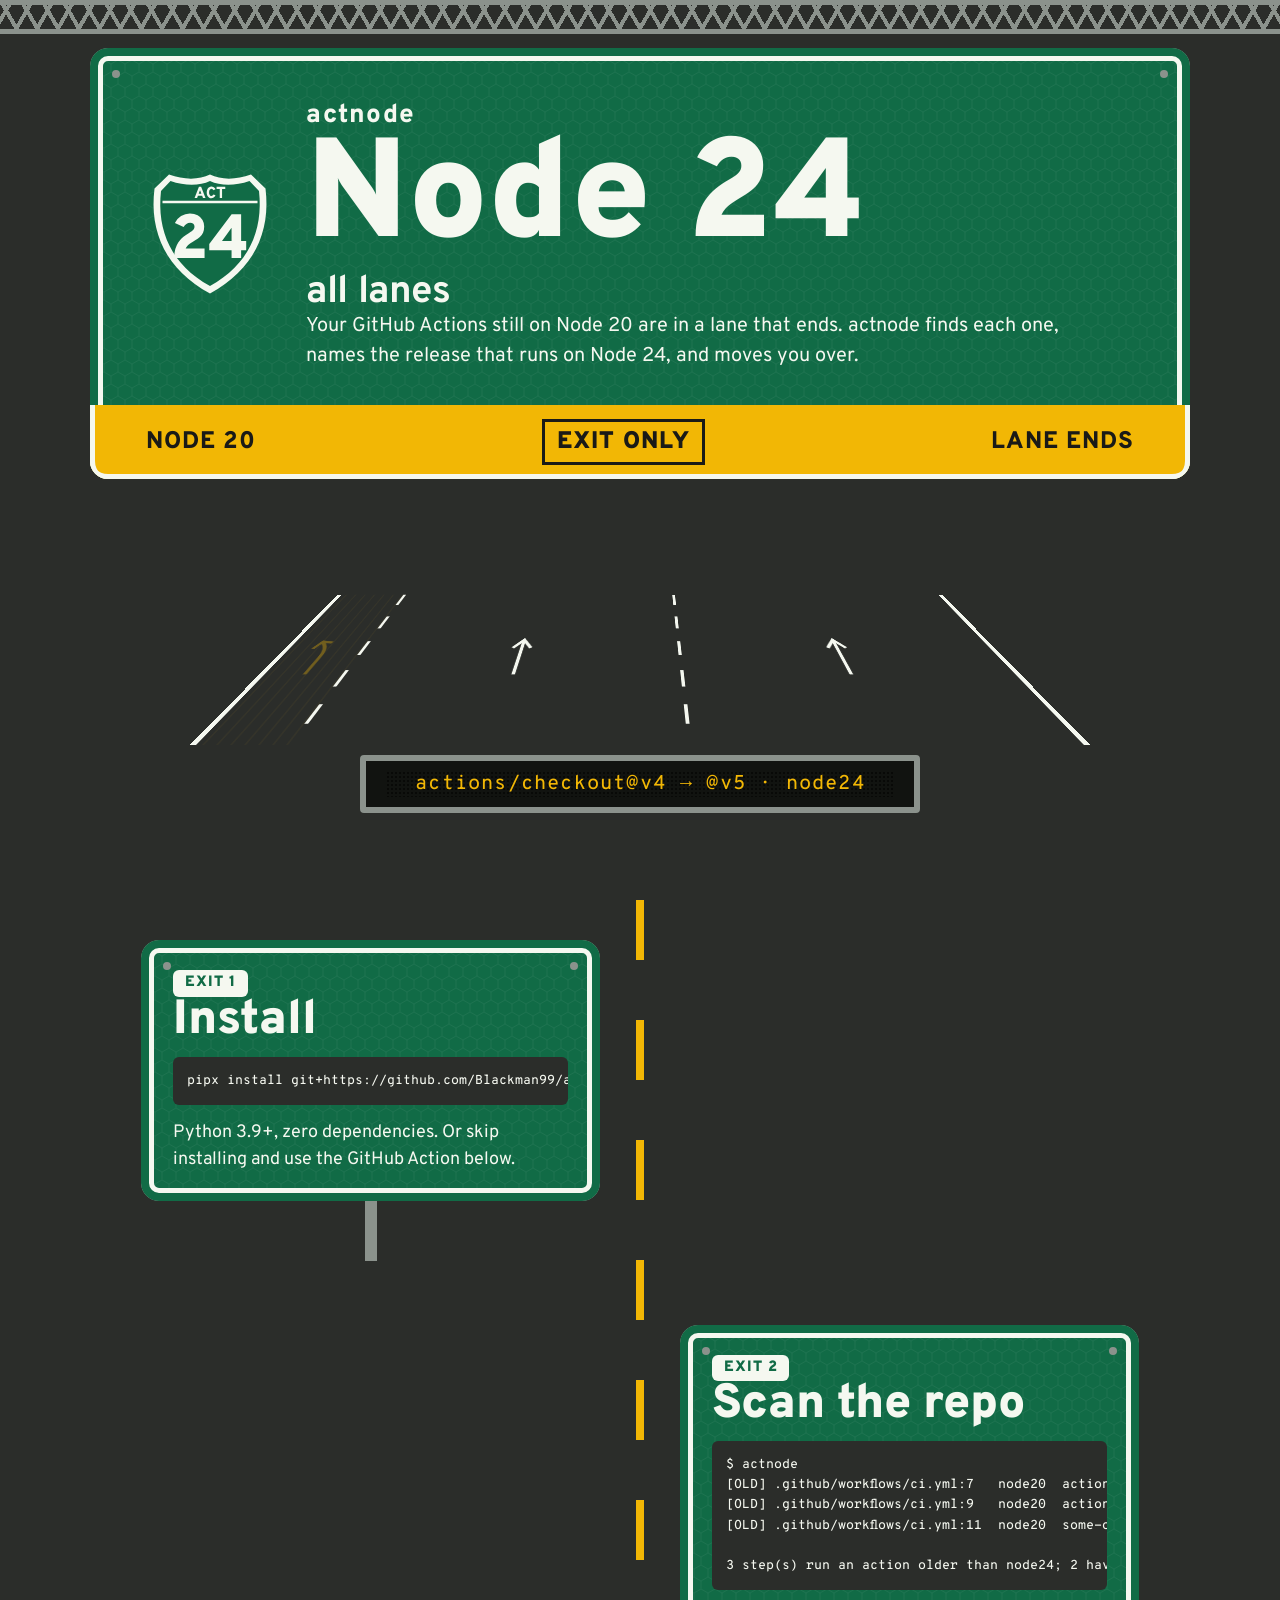
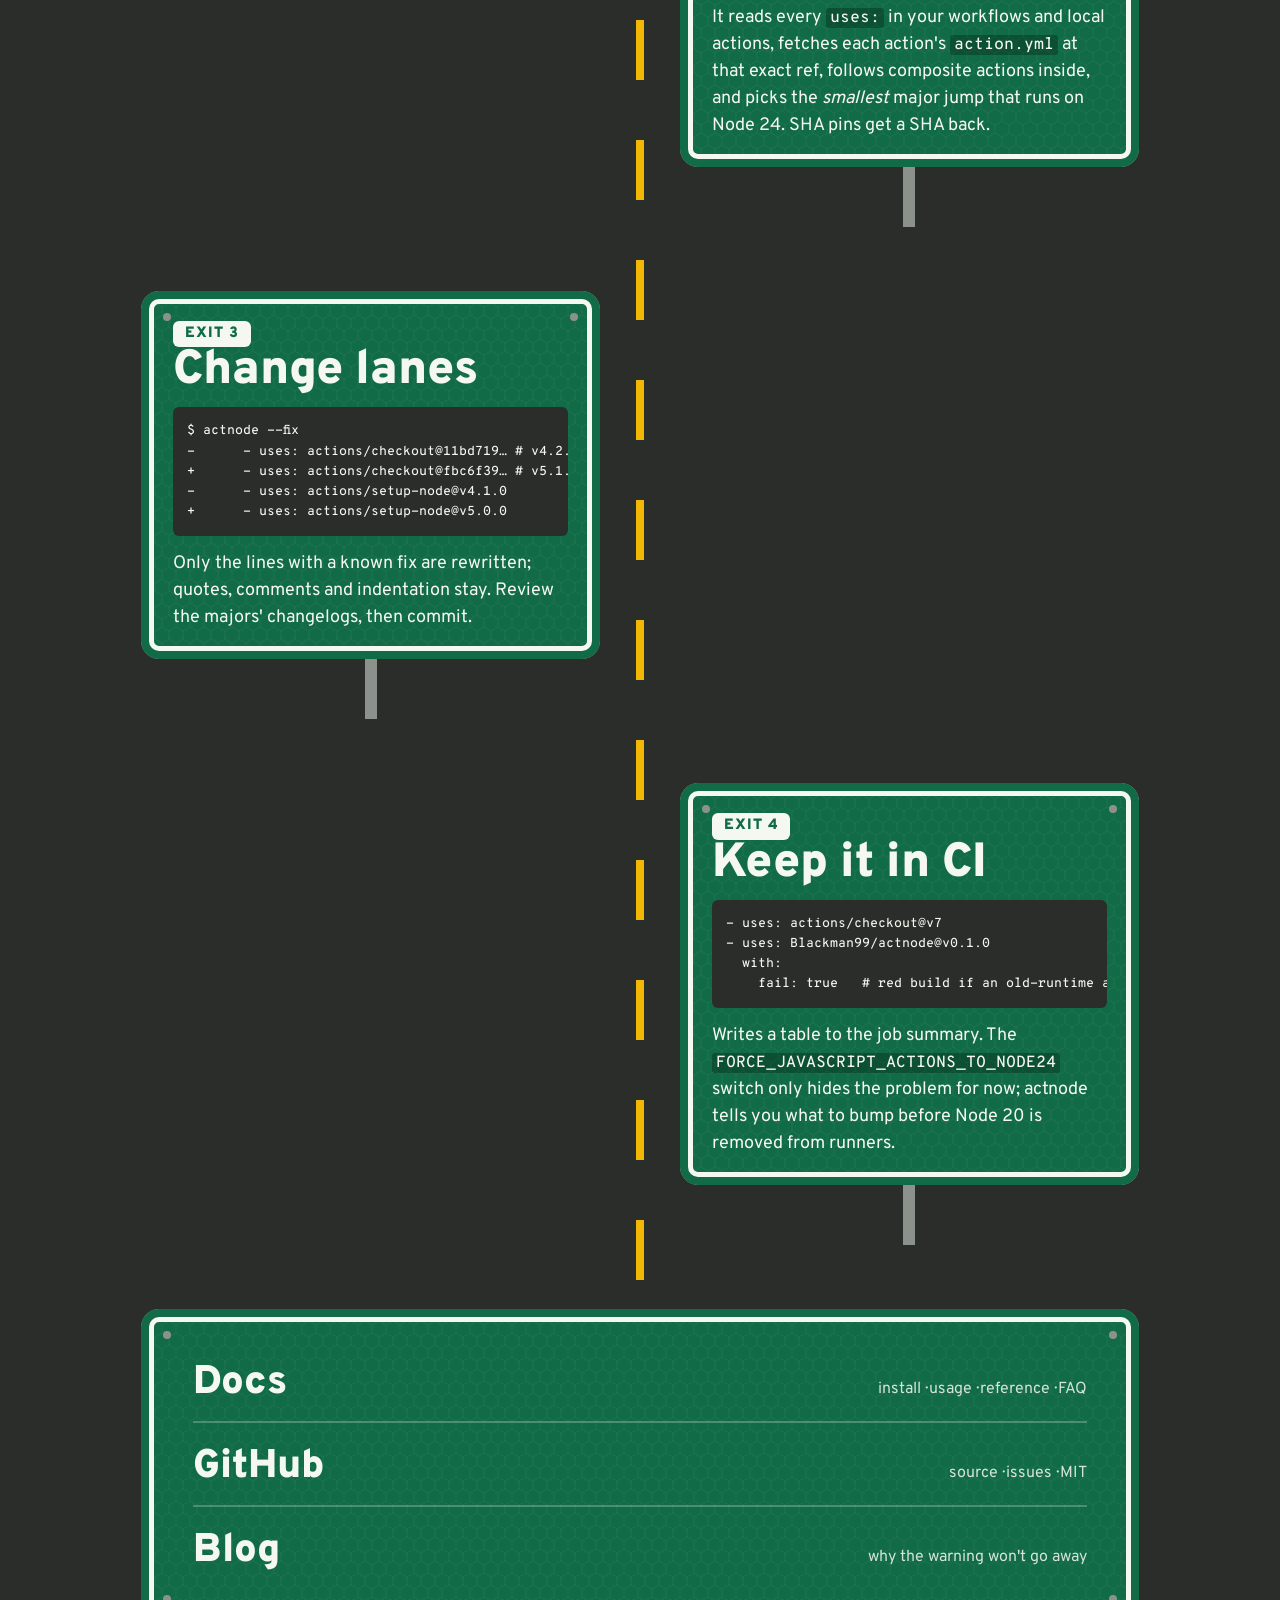
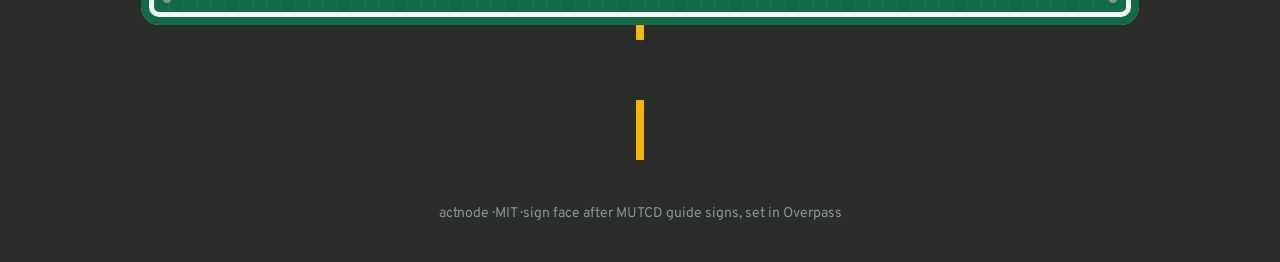
==== site/index.html @ 46a65cfc "actnode v0.1.0: find and bump GitHub Actions still on Node 20" ====
<!doctype html>
<html lang="en">
<head>
<meta charset="utf-8">
<meta name="viewport" content="width=device-width,initial-scale=1">
<title>actnode — Node 20 lane ends. Move your GitHub Actions to Node 24.</title>
<meta name="description" content="actnode finds every GitHub Actions step whose action still runs on Node 20 or older, tells you the release that moves it to Node 24, and can rewrite the uses: line for you.">
<link rel="canonical" href="https://blackman99.github.io/actnode/">
<link rel="icon" href="favicon.svg" type="image/svg+xml">
<link rel="icon" href="logo-512.png" type="image/png" sizes="512x512">
<link rel="apple-touch-icon" href="logo-512.png">
<meta name="theme-color" content="#116b46">
<meta property="og:type" content="website">
<meta property="og:site_name" content="actnode">
<meta property="og:url" content="https://blackman99.github.io/actnode/">
<meta property="og:title" content="actnode — Node 20 lane ends. Move your GitHub Actions to Node 24.">
<meta property="og:description" content="Find every workflow step still on a Node 20 action, get the release that runs on Node 24, rewrite it in one command.">
<meta property="og:image" content="https://blackman99.github.io/actnode/og-image.png">
<meta property="og:image:width" content="1200">
<meta property="og:image:height" content="630">
<meta property="og:image:alt" content="A green highway guide sign: NODE 24 straight ahead, a yellow EXIT ONLY panel for Node 20 lane ends.">
<meta name="twitter:card" content="summary_large_image">
<meta name="twitter:title" content="actnode — Node 20 lane ends. Move your GitHub Actions to Node 24.">
<meta name="twitter:description" content="Find every workflow step still on a Node 20 action, get the release that runs on Node 24, rewrite it in one command.">
<meta name="twitter:image" content="https://blackman99.github.io/actnode/og-image.png">
<link rel="preload" href="fonts/overpass.woff2" as="font" type="font/woff2" crossorigin>
<link rel="stylesheet" href="style.css">
</head>
<body>
<header class="gantry" aria-labelledby="h1">
  <div class="truss" aria-hidden="true"></div>
  <div class="sign guide">
    <i class="bolt b1"></i><i class="bolt b2"></i><i class="bolt b3"></i><i class="bolt b4"></i>
    <div class="legend">
      <img class="shield" src="logo.svg" alt="" width="120" height="120">
      <div>
        <p class="kicker">actnode</p>
        <h1 id="h1"><span class="dest">Node 24</span> <span class="thru">all lanes</span></h1>
        <p class="sub">Your GitHub Actions still on Node 20 are in a lane that ends. actnode finds each one, names the release that runs on Node 24, and moves you over.</p>
      </div>
    </div>
    <div class="exitonly" aria-label="Node 20: exit only, lane ends">
      <span>NODE 20</span><b>EXIT ONLY</b><span>LANE ENDS</span>
    </div>
  </div>
  <div class="road hero-road" aria-hidden="true">
    <div class="lanes">
      <div class="lane l20"><svg viewBox="0 0 40 80"><path d="M24 76V44Q24 24 10 12M4 24L9 10L22 12"/></svg></div>
      <div class="lane"><svg viewBox="0 0 40 80"><path d="M20 76V8M8 22L20 6l12 16"/></svg></div>
      <div class="lane"><svg viewBox="0 0 40 80"><path d="M20 76V8M8 22L20 6l12 16"/></svg></div>
    </div>
  </div>
  <div class="vms" role="img" aria-label="Variable message sign showing example upgrades found by actnode">
    <div class="vms-face"><span class="vms-from">actions/checkout@v4</span><span class="vms-to">→ @v5 · node24</span></div>
  </div>
</header>

<main class="highway">
  <div class="centerline" aria-hidden="true"></div>

  <section class="roadside left" id="install">
    <div class="sign green"><i class="bolt b1"></i><i class="bolt b2"></i>
      <p class="exitno">EXIT 1</p>
      <h2>Install</h2>
      <pre><code>pipx install git+https://github.com/Blackman99/actnode</code></pre>
      <p>Python 3.9+, zero dependencies. Or skip installing and use the GitHub Action below.</p>
    </div><div class="post"></div>
  </section>

  <section class="roadside right" id="scan">
    <div class="sign green"><i class="bolt b1"></i><i class="bolt b2"></i>
      <p class="exitno">EXIT 2</p>
      <h2>Scan the repo</h2>
      <pre><code>$ actnode
[OLD] .github/workflows/ci.yml:7   node20  actions/checkout@v4       -> actions/checkout@v5
[OLD] .github/workflows/ci.yml:9   node20  actions/cache@v4          -> actions/cache@v5
[OLD] .github/workflows/ci.yml:11  node20  some-org/deploy@v2        no release on node24 yet

3 step(s) run an action older than node24; 2 have a newer release ready.</code></pre>
      <p>It reads every <code>uses:</code> in your workflows and local actions, fetches each action's <code>action.yml</code> at that exact ref, follows composite actions inside, and picks the <em>smallest</em> major jump that runs on Node 24. SHA pins get a SHA back.</p>
    </div><div class="post"></div>
  </section>

  <section class="roadside left" id="fix">
    <div class="sign green"><i class="bolt b1"></i><i class="bolt b2"></i>
      <p class="exitno">EXIT 3</p>
      <h2>Change lanes</h2>
      <pre><code>$ actnode --fix
-      - uses: actions/checkout@11bd719… # v4.2.2
+      - uses: actions/checkout@fbc6f39… # v5.1.0
-      - uses: actions/setup-node@v4.1.0
+      - uses: actions/setup-node@v5.0.0</code></pre>
      <p>Only the lines with a known fix are rewritten; quotes, comments and indentation stay. Review the majors' changelogs, then commit.</p>
    </div><div class="post"></div>
  </section>

  <section class="roadside right" id="ci">
    <div class="sign green"><i class="bolt b1"></i><i class="bolt b2"></i>
      <p class="exitno">EXIT 4</p>
      <h2>Keep it in CI</h2>
      <pre><code>- uses: actions/checkout@v7
- uses: Blackman99/actnode@v0.1.0
  with:
    fail: true   # red build if an old-runtime action sneaks back</code></pre>
      <p>Writes a table to the job summary. The <code>FORCE_JAVASCRIPT_ACTIONS_TO_NODE24</code> switch only hides the problem for now; actnode tells you what to bump before Node 20 is removed from runners.</p>
    </div><div class="post"></div>
  </section>

  <section class="distance" aria-label="More">
    <div class="sign green wide"><i class="bolt b1"></i><i class="bolt b2"></i><i class="bolt b3"></i><i class="bolt b4"></i>
      <ul>
        <li><a href="docs/">Docs</a><span>install · usage · reference · FAQ</span></li>
        <li><a href="https://github.com/Blackman99/actnode">GitHub</a><span>source · issues · MIT</span></li>
        <li><a href="docs/blog/">Blog</a><span>why the warning won't go away</span></li>
      </ul>
    </div><div class="post twin"></div>
  </section>
</main>
<footer><p>actnode · MIT · sign face after MUTCD guide signs, set in Overpass</p></footer>
<script src="app.js" defer></script>
</body>
</html>
---- site/style.css ----
@font-face{font-family:"Overpass";src:url(fonts/overpass.woff2) format("woff2");font-weight:400 900;font-display:swap}
@font-face{font-family:"Overpass Mono";src:url(fonts/overpass-mono.woff2) format("woff2");font-weight:500;font-display:swap}
:root{--green:#116b46;--white:#f5f8f0;--yellow:#f2b705;--asphalt:#2b2d2a;--ink:#1a1a17;--steel:#8b928c}
*{box-sizing:border-box}
html{scroll-behavior:smooth}
body{margin:0;background:var(--asphalt);color:var(--white);font:400 18px/1.5 "Overpass",system-ui,sans-serif}
a{color:inherit}
code,pre{font-family:"Overpass Mono",ui-monospace,monospace}
/* retroreflective microprism sheeting: faint hex grid */
.sign{position:relative;background-color:var(--green);border-radius:18px;padding:28px 32px;
  box-shadow:inset 0 0 0 8px var(--green),inset 0 0 0 13px var(--white);
  background-image:url("data:image/svg+xml,%3Csvg xmlns='http://www.w3.org/2000/svg' width='14' height='24'%3E%3Cpath d='M7 0l7 4v8l-7 4-7-4V4zM7 16v8' fill='none' stroke='%23ffffff' stroke-opacity='.05'/%3E%3C/svg%3E")}
.bolt{position:absolute;width:8px;height:8px;border-radius:50%;background:var(--steel)}
.b1{top:22px;left:22px}.b2{top:22px;right:22px}.b3{bottom:22px;left:22px}.b4{bottom:22px;right:22px}
/* gantry hero */
.gantry{min-height:100vh;min-height:100svh;display:flex;flex-direction:column;align-items:center;padding:0 3vw 24px;background:var(--asphalt);overflow:hidden;position:relative}
.truss{width:110vw;height:34px;margin-bottom:14px;background:
  repeating-linear-gradient(60deg,transparent 0 14px,var(--steel) 14px 18px),repeating-linear-gradient(-60deg,transparent 0 14px,var(--steel) 14px 18px);
  border-top:5px solid var(--steel);border-bottom:5px solid var(--steel)}
.guide{width:min(1100px,100%);padding:48px 56px 0;transform-origin:50% 0}
.legend{display:flex;gap:32px;align-items:center}
.shield{width:clamp(72px,11vw,128px);height:auto;flex:none}
.kicker{margin:0;font-weight:800;letter-spacing:.06em;font-size:clamp(18px,2.2vw,26px)}
h1{margin:0;line-height:.95;font-weight:900;letter-spacing:-.01em}
.dest{display:block;font-size:clamp(56px,11vw,150px)}
.thru{display:inline-block;font-size:clamp(22px,3vw,40px);font-weight:700;margin-top:6px}
.sub{max-width:40em;font-size:clamp(16px,1.6vw,20px);margin:18px 0 0}
.legend{padding-bottom:34px}
.exitonly{display:flex;justify-content:space-between;align-items:center;margin:0 -56px;padding:14px 56px;background:var(--yellow);color:var(--ink);
  border-radius:0 0 18px 18px;font-weight:800;font-size:clamp(14px,2vw,24px);letter-spacing:.04em;box-shadow:inset 0 -5px 0 var(--white),inset 5px 0 0 var(--white),inset -5px 0 0 var(--white)}
.exitonly b{font-weight:900;border:3px solid var(--ink);padding:2px 12px}
/* road */
.road{perspective:420px;width:min(900px,100%);height:min(32vh,260px);margin-top:6px}
.lanes{display:flex;height:100%;transform:rotateX(52deg);transform-origin:50% 100%;
  background:linear-gradient(var(--white),var(--white)) left/6px 100% no-repeat,linear-gradient(var(--white),var(--white)) right/6px 100% no-repeat}
.lane{flex:1;display:grid;place-items:center;position:relative}
.lane+.lane::before{content:"";position:absolute;left:-2px;top:0;bottom:0;width:4px;
  background:repeating-linear-gradient(var(--white) 0 26px,transparent 26px 52px);animation:dash 0.9s linear infinite}
.lane.l20{background:repeating-linear-gradient(90deg,transparent 0 12px,rgba(242,183,5,.12) 12px 14px)}
.lane svg{width:34px;height:70px;fill:none;stroke:var(--white);stroke-width:5;stroke-linecap:square}
.l20 svg{stroke:var(--yellow)}
@keyframes dash{to{background-position:0 52px}}
.vms{margin-top:10px;background:#111310;border:6px solid var(--steel);border-radius:4px;padding:10px 20px;min-width:min(560px,92vw);perspective:600px}
.vms-face{display:flex;gap:14px;justify-content:center;flex-wrap:wrap;color:var(--yellow);font:500 clamp(14px,2vw,20px)/1.3 "Overpass Mono",monospace;letter-spacing:.06em;
  background-image:radial-gradient(rgba(0,0,0,.55) 1px,transparent 1.4px);background-size:4px 4px;transform-origin:50% 50%}
.vms-face.flip{animation:flip .5s ease-in-out}
@keyframes flip{50%{transform:rotateX(90deg)}}
/* intro choreography */
.guide{animation:approach 1.4s cubic-bezier(.2,.7,.2,1) both}
@keyframes approach{from{transform:scale(.55) translateY(40px)}to{transform:none}}
.exitonly{animation:laneends 1s 1.6s ease-in both}
@keyframes laneends{from{clip-path:inset(0 0 0 0)}to{clip-path:inset(0 0 0 0)}}
.l20{animation:merge 1.2s 2.2s ease-in-out both}
@keyframes merge{from{flex-grow:1;opacity:1}to{flex-grow:.25;opacity:.35}}
/* highway */
.highway{position:relative;max-width:1100px;margin:0 auto;padding:40px 4vw 80px}
.centerline{position:absolute;left:50%;top:0;bottom:0;width:8px;margin-left:-4px;
  background:repeating-linear-gradient(var(--yellow) 0 60px,transparent 60px 120px);background-position:0 var(--drive,0px)}
.roadside{position:relative;display:flex;flex-direction:column;width:calc(50% - 40px);margin:0 0 64px}
.roadside.right{margin-left:auto}
.roadside .sign{z-index:1}
.post{width:12px;height:60px;background:var(--steel);margin:0 auto}
.post.twin{width:auto;height:60px;background:linear-gradient(90deg,transparent 22%,var(--steel) 22% calc(22% + 12px),transparent 0 calc(78% - 12px),var(--steel) 0 78%,transparent 0)}
.exitno{display:inline-block;margin:0 0 6px;background:var(--white);color:var(--green);font-weight:900;padding:2px 12px;border-radius:6px;font-size:15px;letter-spacing:.06em}
h2{margin:0 0 12px;font-size:clamp(30px,4vw,48px);font-weight:900;line-height:1}
.sign pre{margin:0 0 14px;padding:14px;background:var(--asphalt);color:var(--white);border-radius:6px;overflow-x:auto;font-size:13px;line-height:1.55}
.sign p{margin:0}
.sign p code{background:rgba(0,0,0,.25);padding:0 4px;border-radius:3px;font-size:.9em}
.distance{position:relative;display:flex;flex-direction:column}
.wide ul{list-style:none;margin:0;padding:8px 20px;display:flex;flex-direction:column;gap:6px}
.wide li{display:flex;justify-content:space-between;align-items:baseline;gap:16px;border-bottom:2px solid rgba(245,248,240,.25);padding:8px 0;flex-wrap:wrap}
.wide li:last-child{border:0}
.wide a{font-weight:900;font-size:clamp(26px,3.4vw,40px);text-decoration:none}
.wide a:hover,.wide a:focus-visible{text-decoration:underline;text-decoration-thickness:4px;text-underline-offset:6px}
.wide span{font-size:16px;opacity:.85}
.reveal{opacity:0;transform:translateY(60px) scale(.92);transition:opacity .7s,transform .7s cubic-bezier(.2,.7,.2,1)}
.reveal.in{opacity:1;transform:none}
footer{text-align:center;padding:24px;font-size:14px;color:var(--steel)}
@media (max-width:760px){
  .guide{padding:40px 26px 0}.exitonly{margin:0 -26px;padding:12px 26px}
  .legend{flex-direction:column;align-items:flex-start;gap:12px}
  .centerline{left:14px}
  .roadside,.roadside.right{width:auto;margin-left:28px}
  .road{height:110px}
}
@media (prefers-reduced-motion:reduce){
  *,*::before,*::after{animation:none!important;transition:none!important}
  .reveal{opacity:1;transform:none}
  .l20{flex-grow:.25;opacity:.35}
}
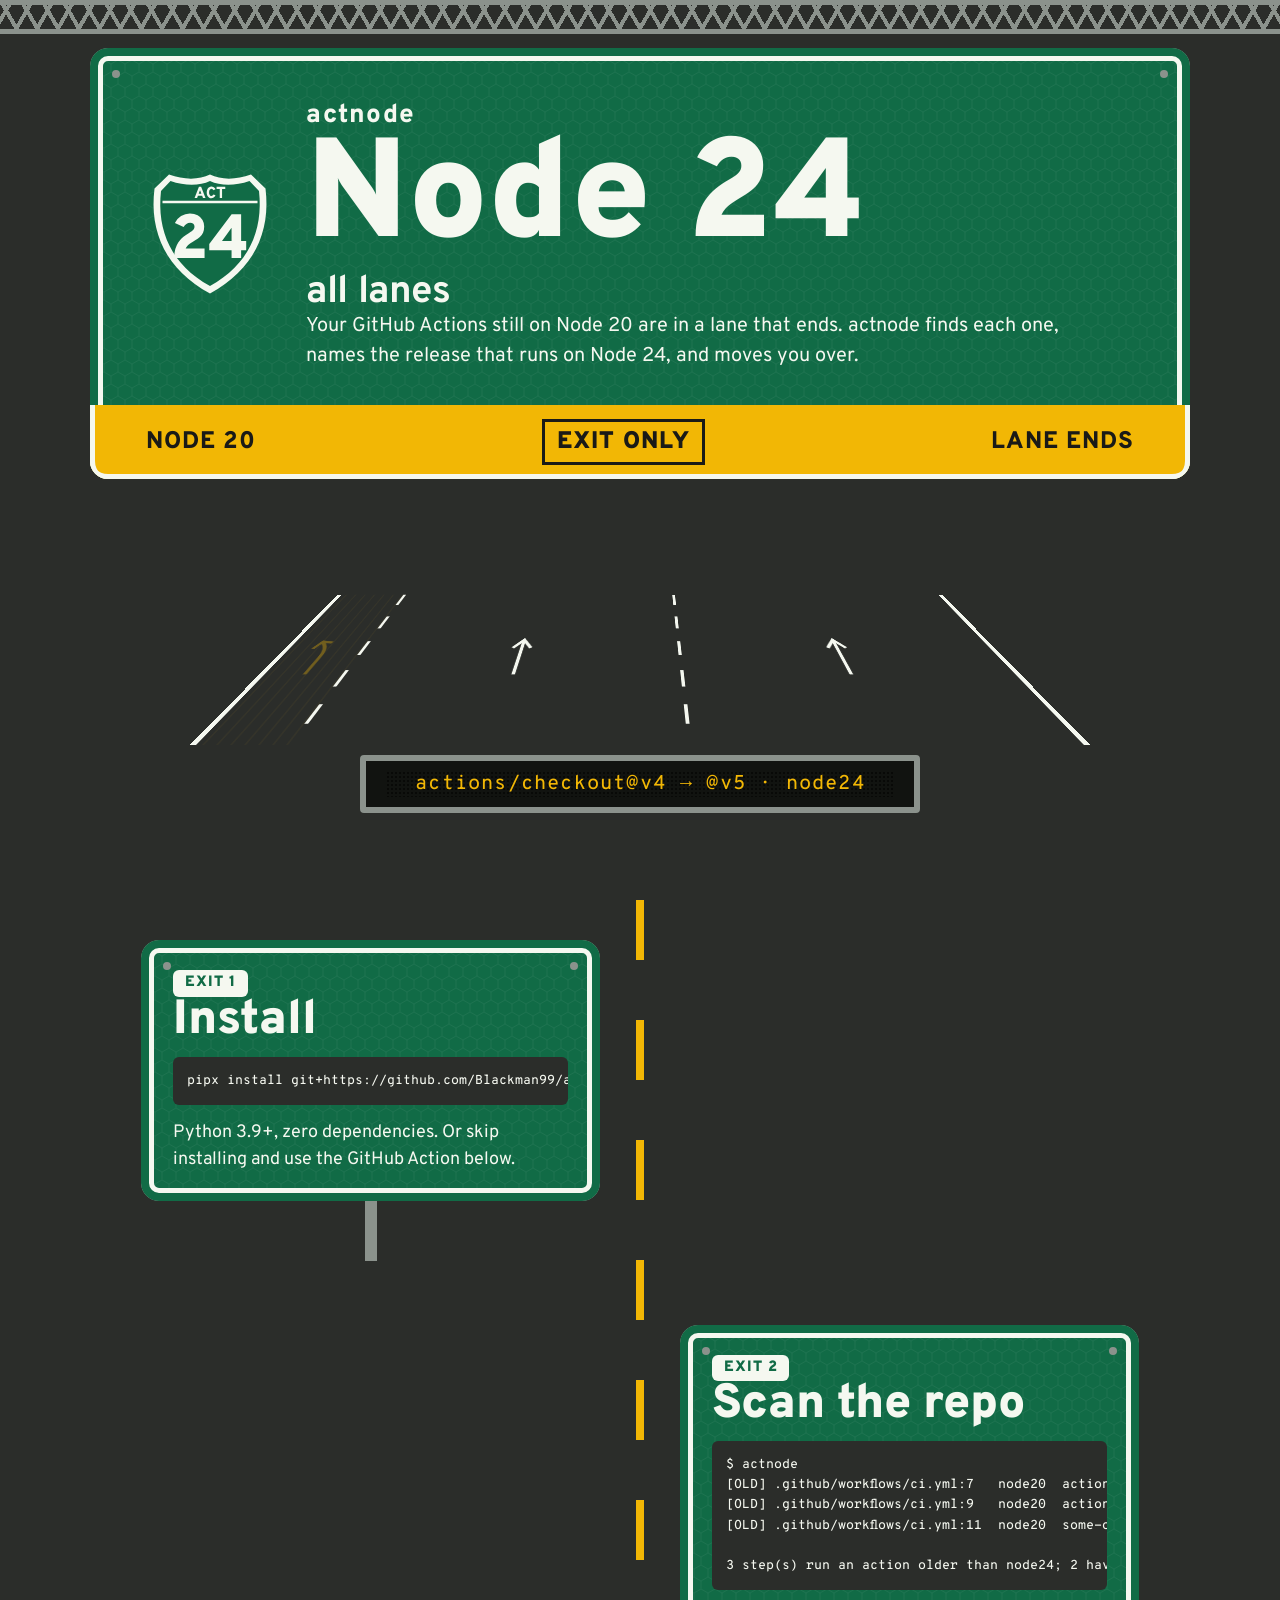
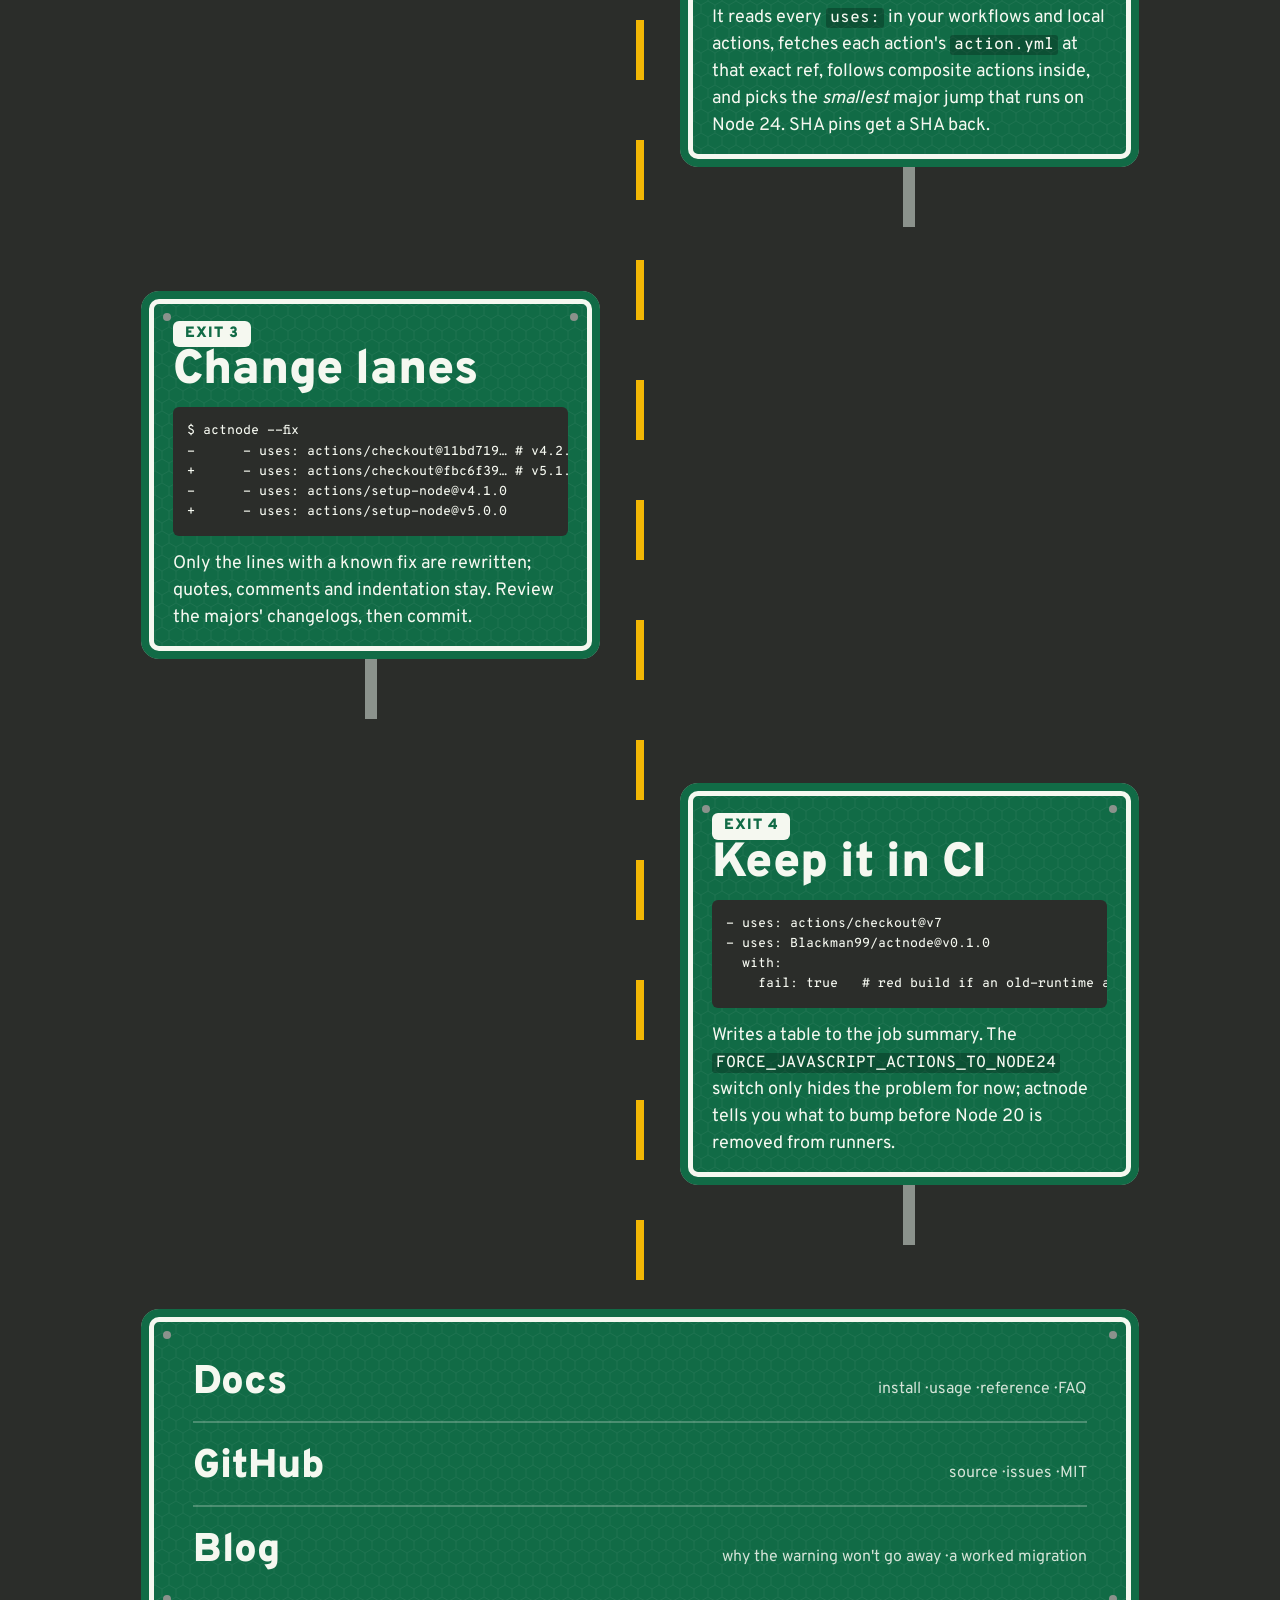
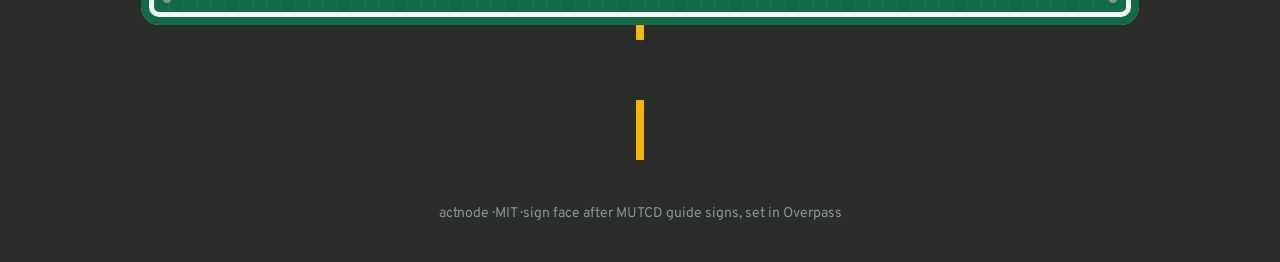
==== commit 97414ed6: "docs(blog): add EN+ZH worked example of migrating off Node 20 actions" ====
--- a/site/index.html
+++ b/site/index.html
@@ -111,7 +111,7 @@
       <ul>
         <li><a href="docs/">Docs</a><span>install · usage · reference · FAQ</span></li>
         <li><a href="https://github.com/Blackman99/actnode">GitHub</a><span>source · issues · MIT</span></li>
-        <li><a href="docs/blog/">Blog</a><span>why the warning won't go away</span></li>
+        <li><a href="docs/blog/">Blog</a><span>why the warning won't go away · a worked migration</span></li>
       </ul>
     </div><div class="post twin"></div>
   </section>
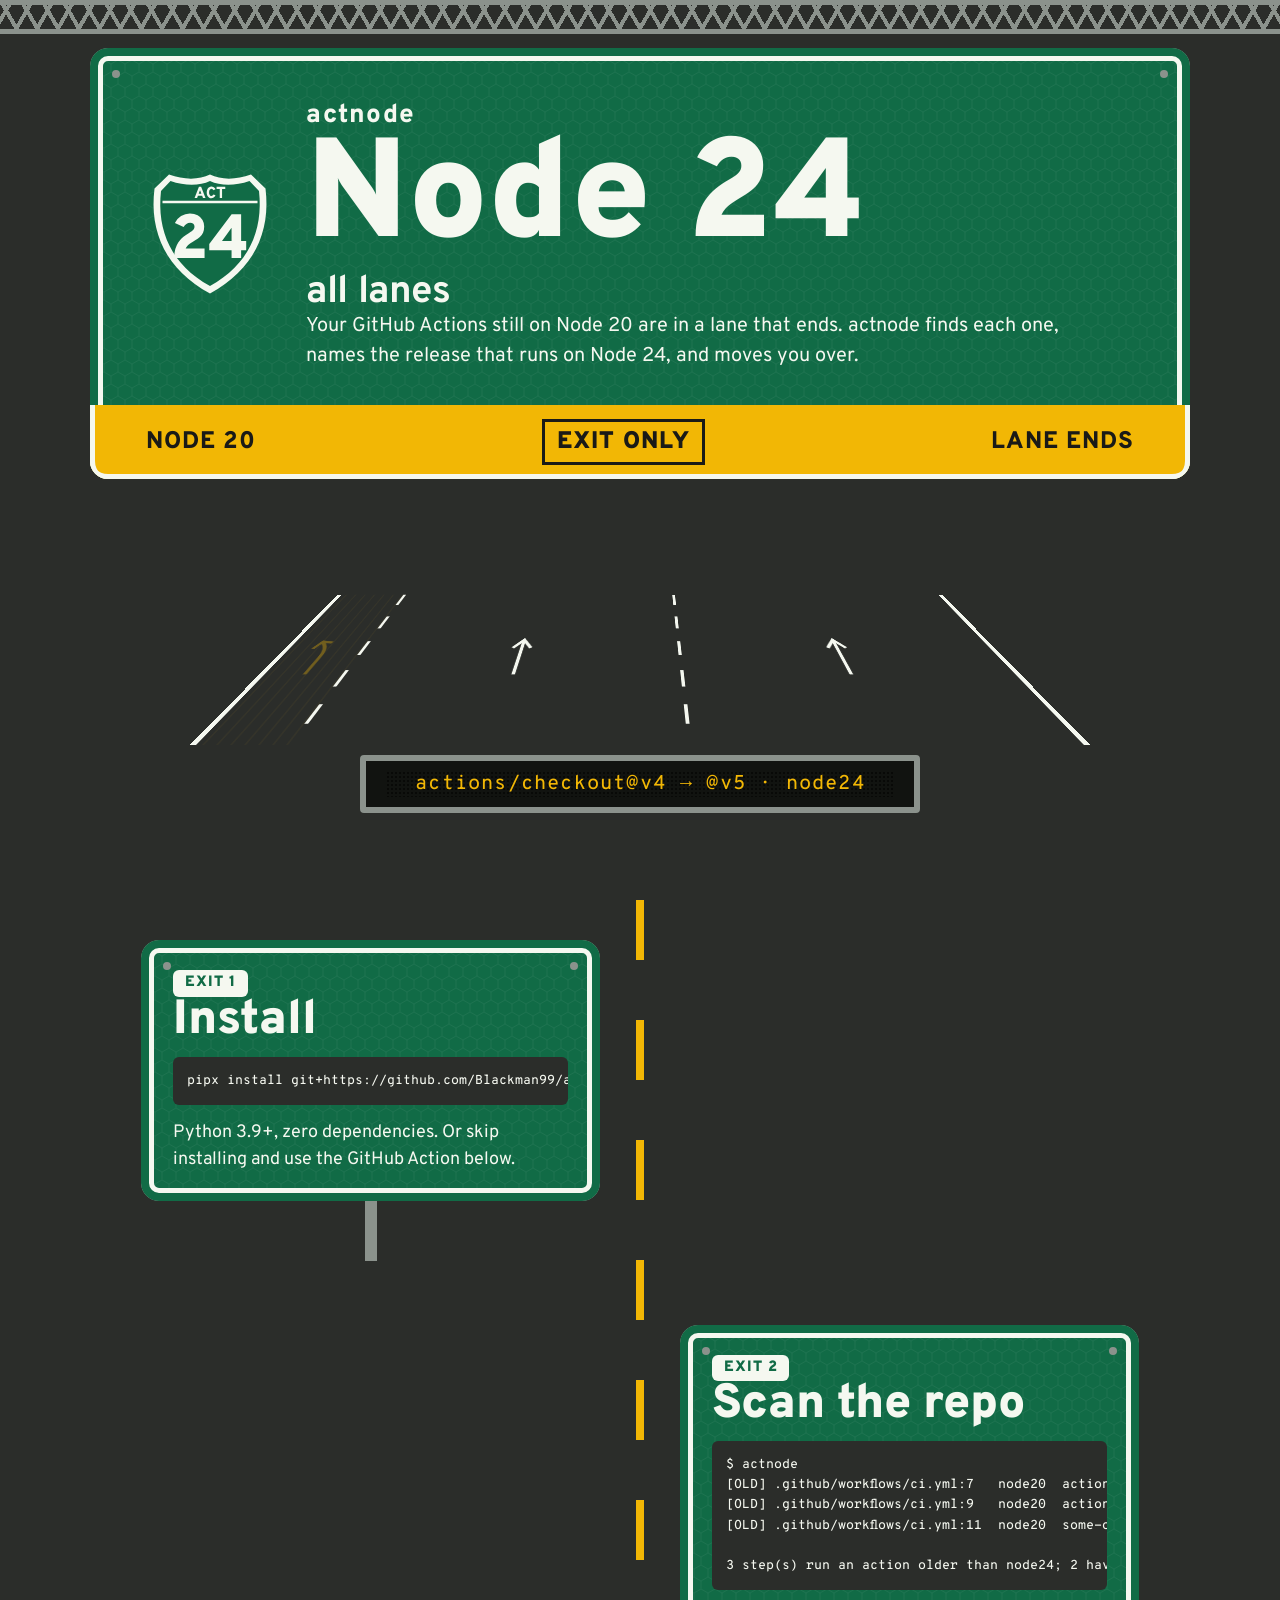
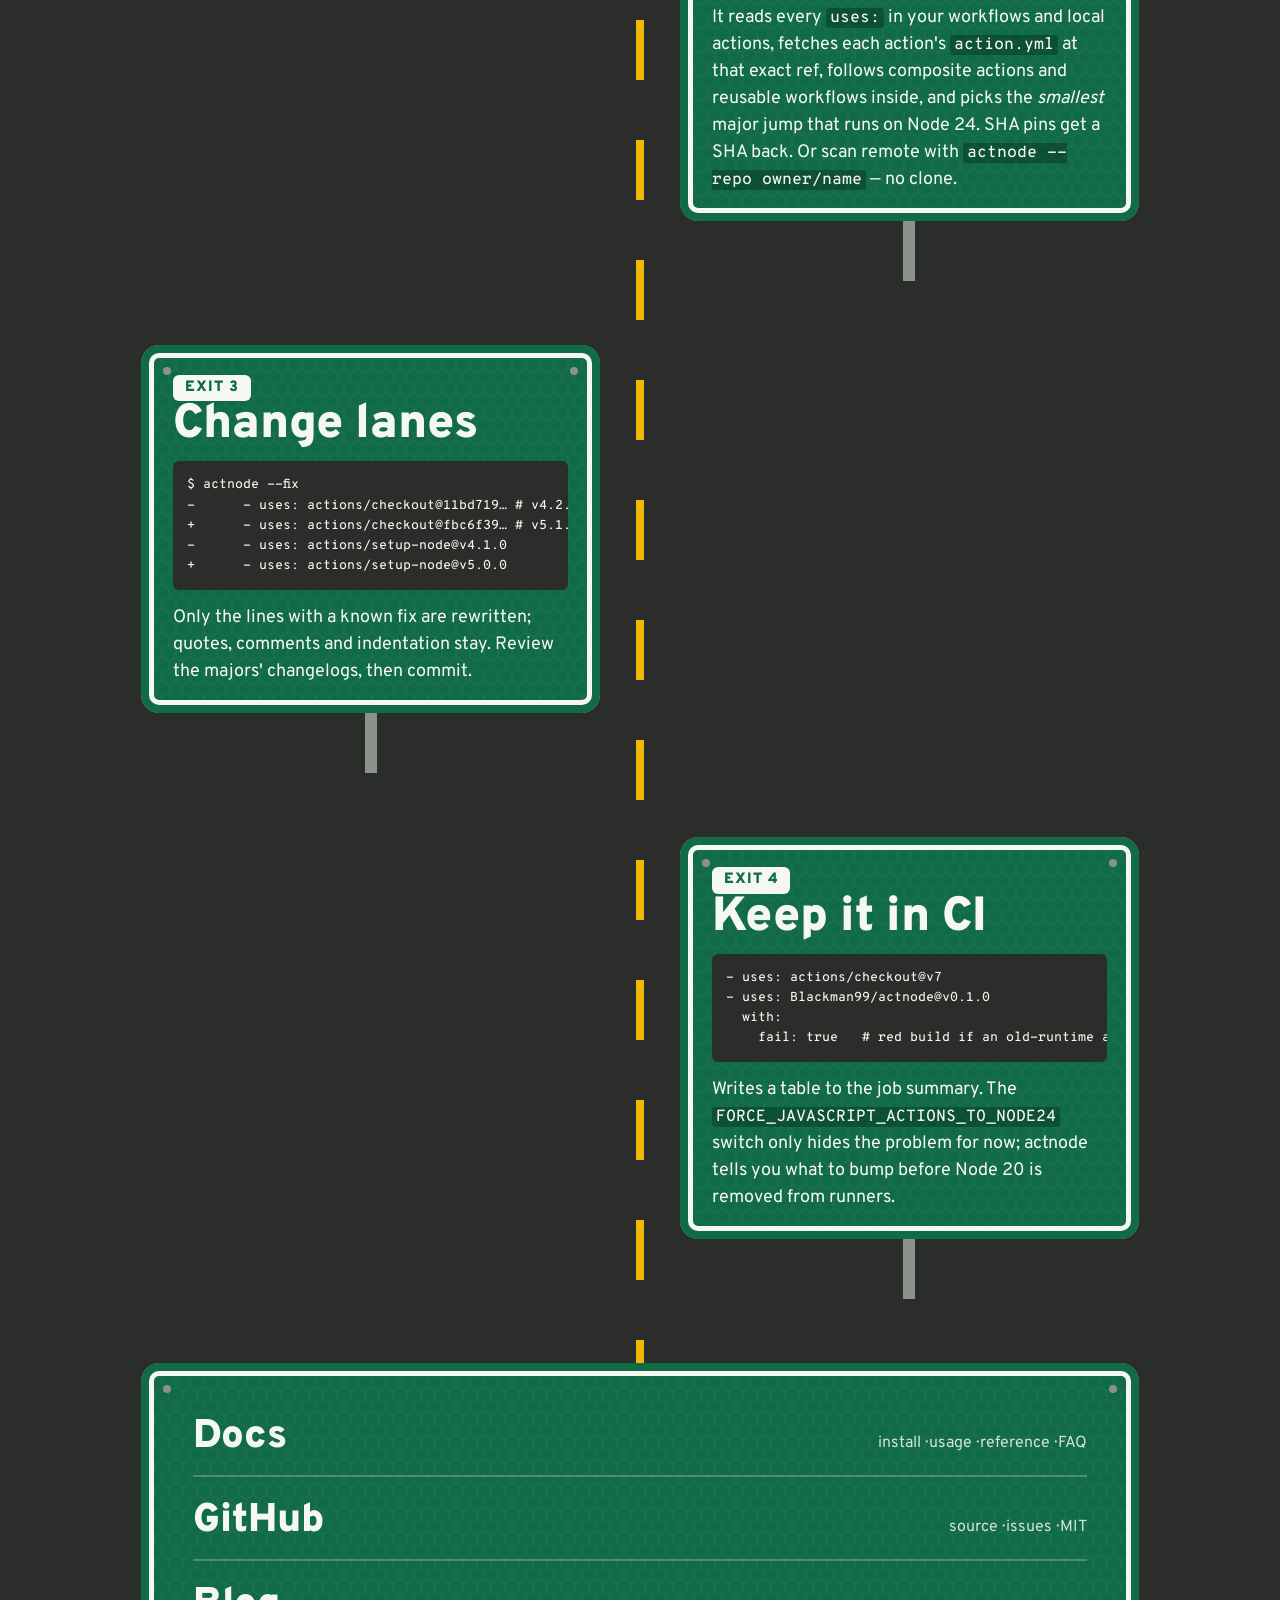
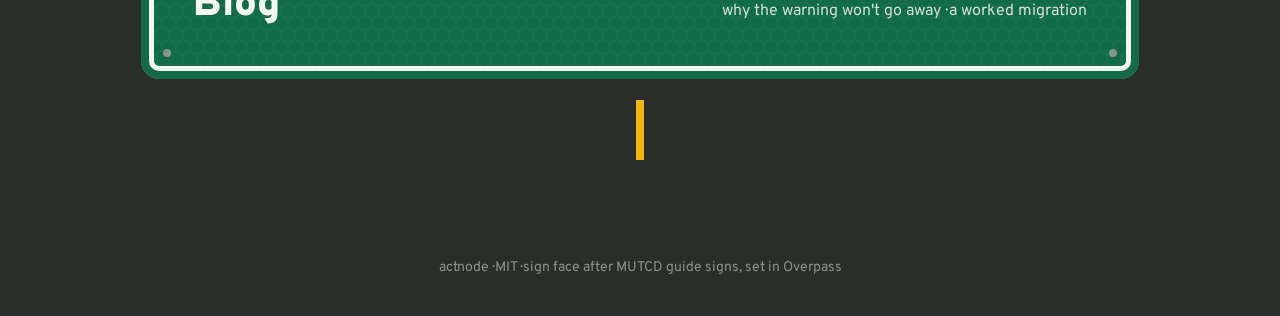
==== commit 730431ea: "feat: v0.2 reusable workflows, --repo/--org, tag cache Scan reusable workflows recursively (status w" ====
--- a/site/index.html
+++ b/site/index.html
@@ -77,7 +77,7 @@
 [OLD] .github/workflows/ci.yml:11  node20  some-org/deploy@v2        no release on node24 yet
 
 3 step(s) run an action older than node24; 2 have a newer release ready.</code></pre>
-      <p>It reads every <code>uses:</code> in your workflows and local actions, fetches each action's <code>action.yml</code> at that exact ref, follows composite actions inside, and picks the <em>smallest</em> major jump that runs on Node 24. SHA pins get a SHA back.</p>
+      <p>It reads every <code>uses:</code> in your workflows and local actions, fetches each action's <code>action.yml</code> at that exact ref, follows composite actions and reusable workflows inside, and picks the <em>smallest</em> major jump that runs on Node 24. SHA pins get a SHA back. Or scan remote with <code>actnode --repo owner/name</code> — no clone.</p>
     </div><div class="post"></div>
   </section>
 
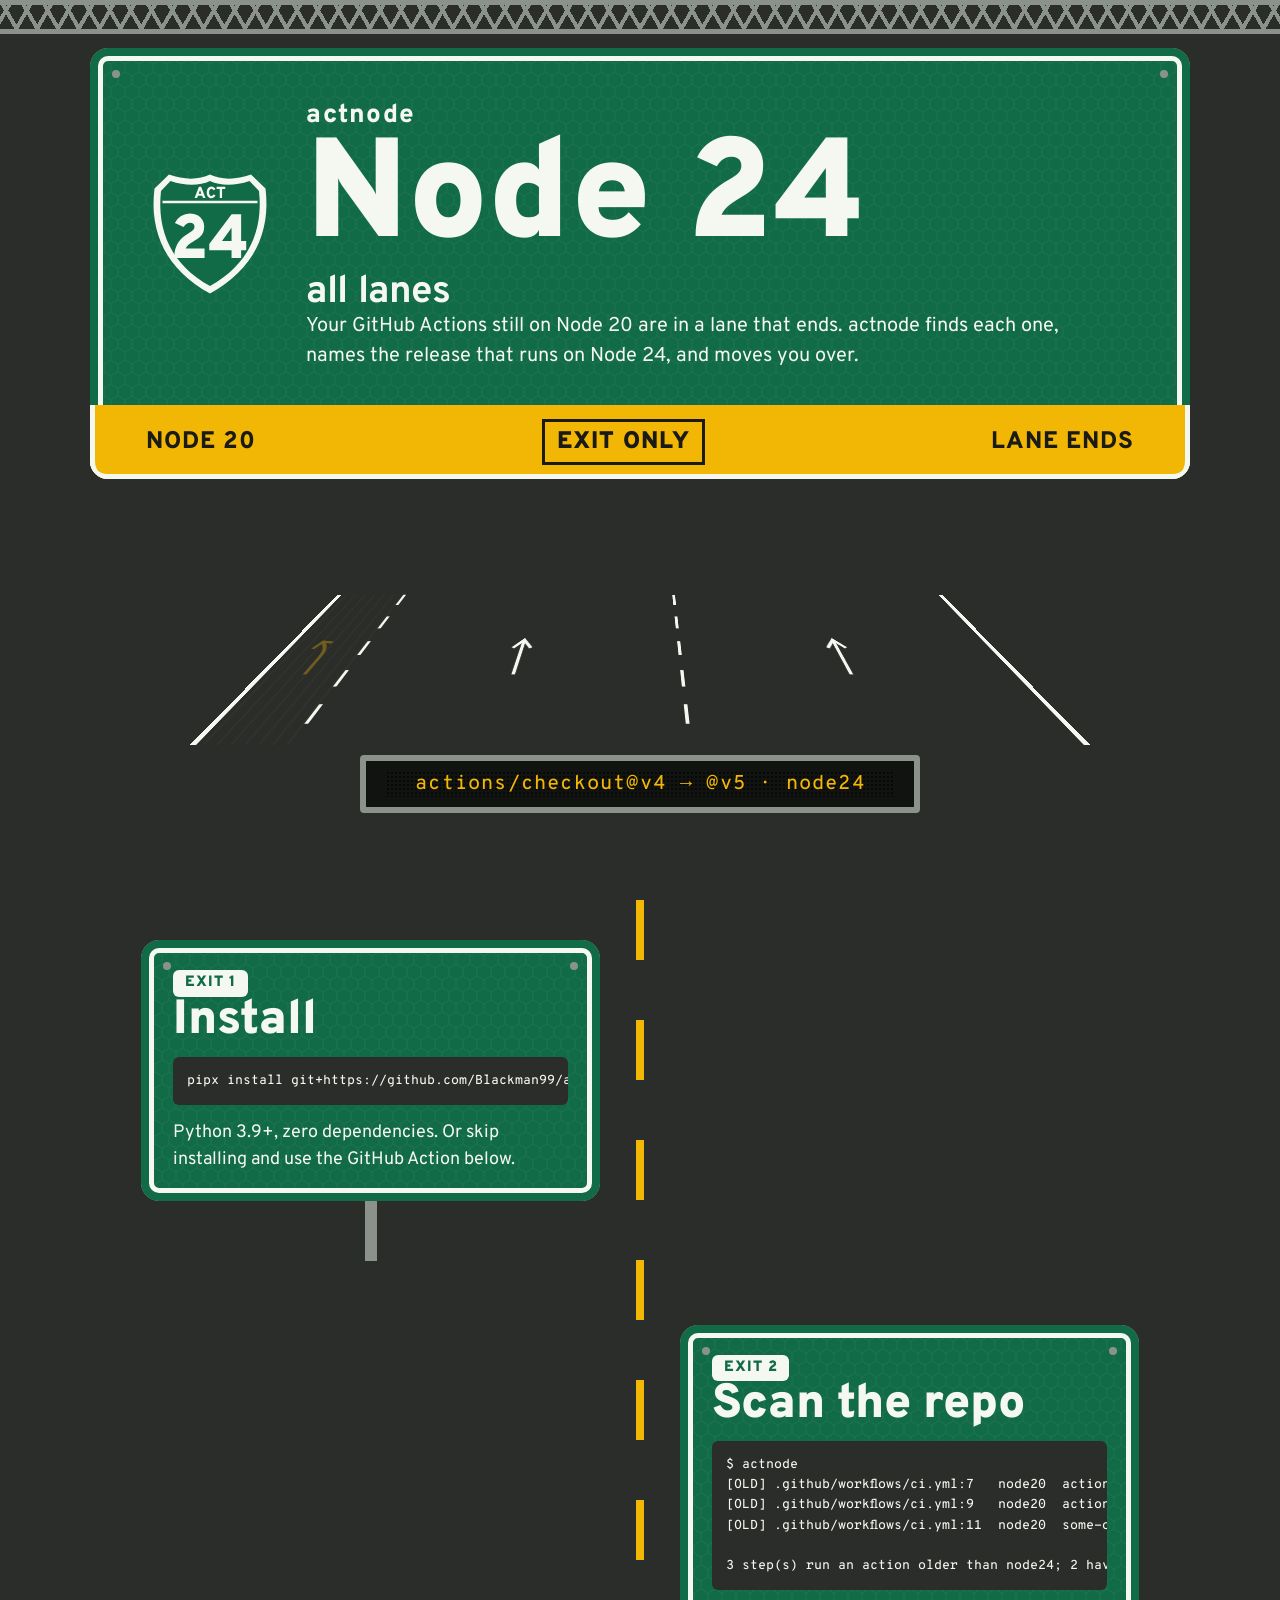
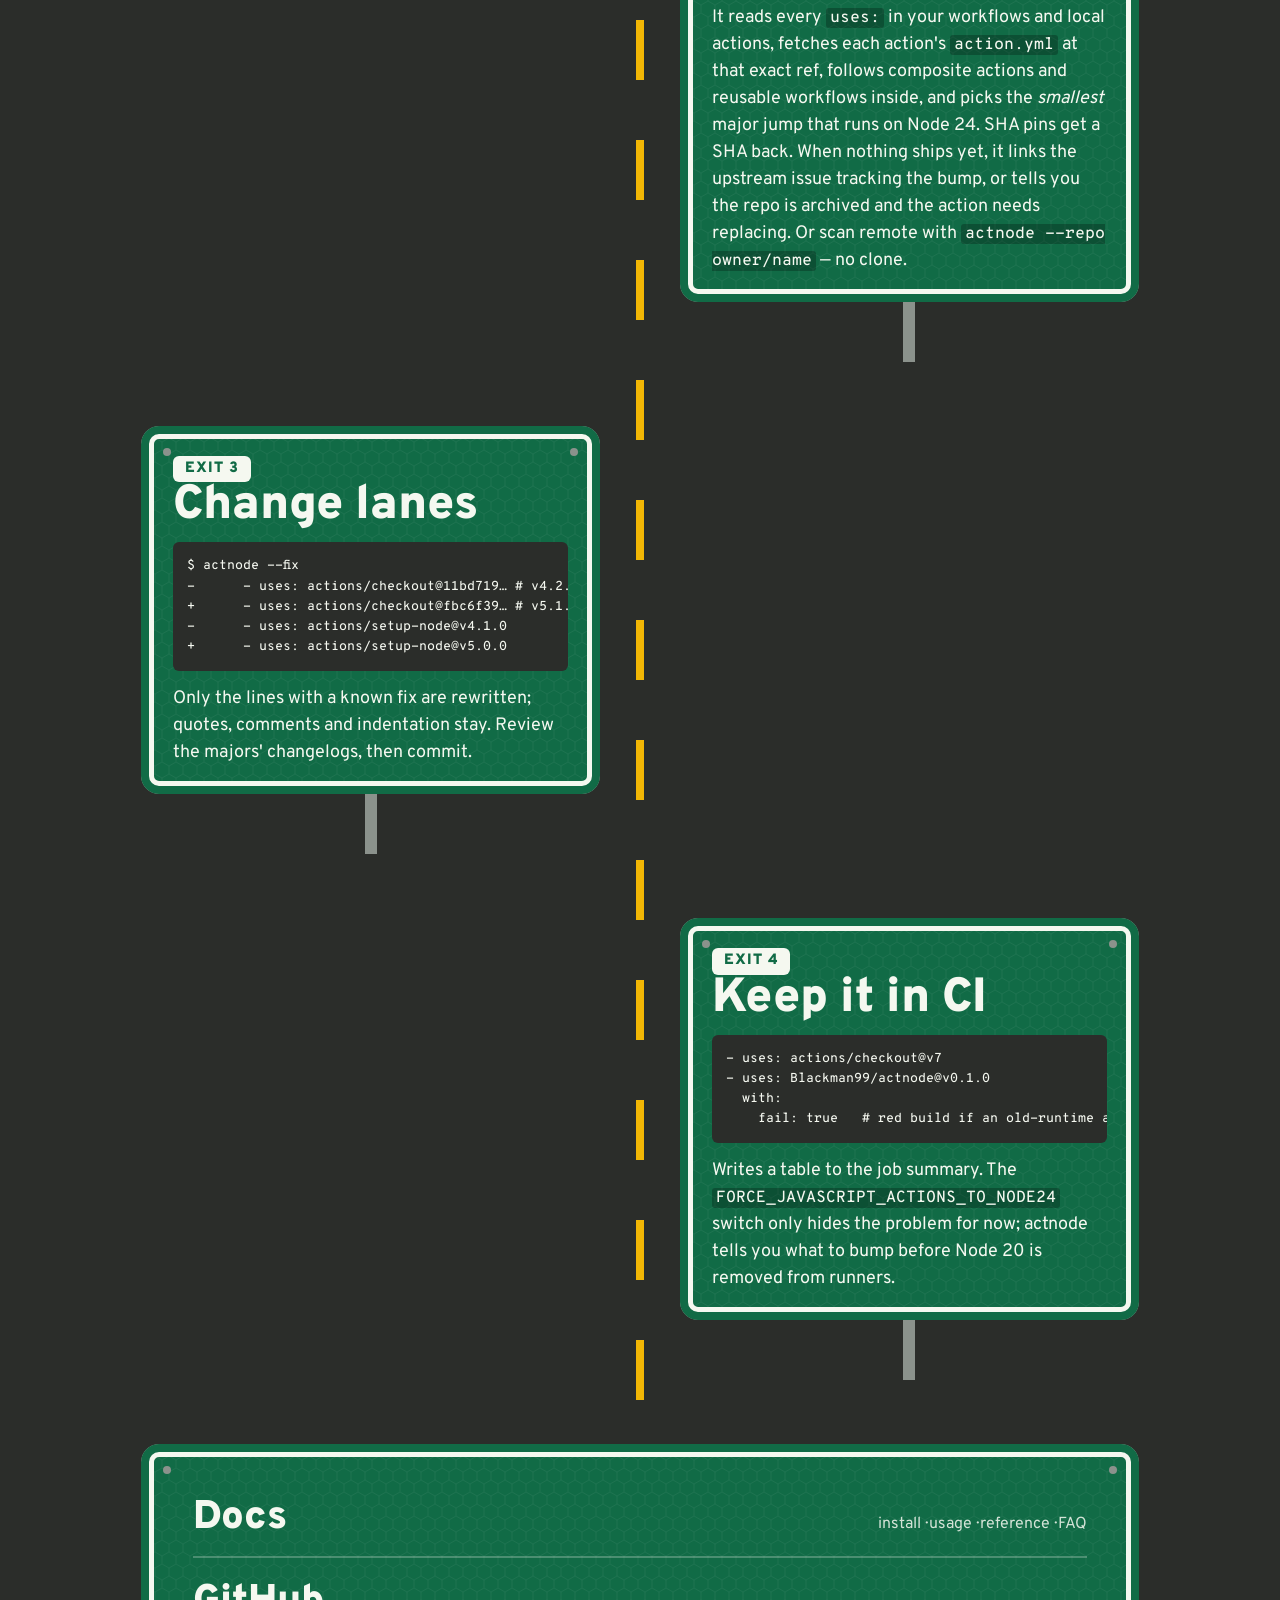
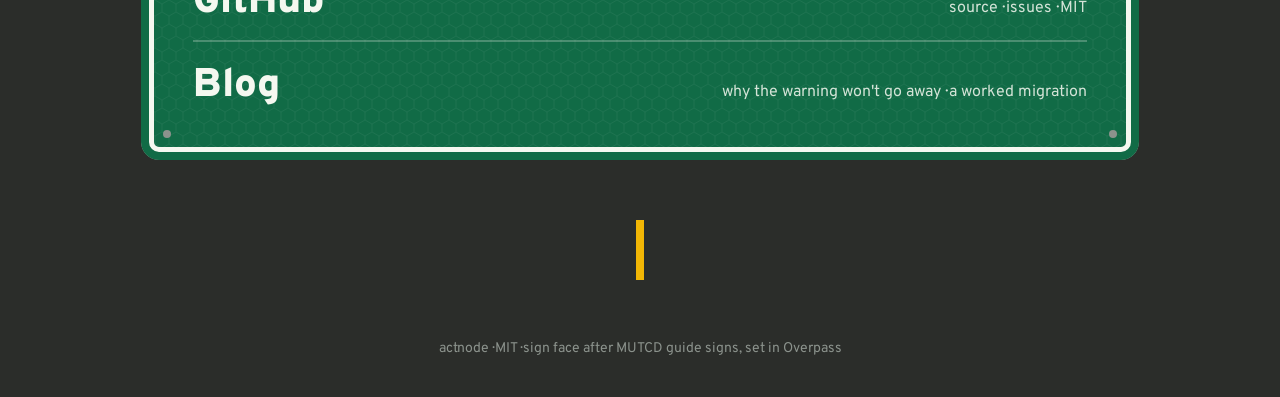
==== commit 4a60b39b: "feat: link the upstream issue/PR for actions with no node24 release; flag archived repos" ====
--- a/site/index.html
+++ b/site/index.html
@@ -74,10 +74,10 @@
       <pre><code>$ actnode
 [OLD] .github/workflows/ci.yml:7   node20  actions/checkout@v4       -> actions/checkout@v5
 [OLD] .github/workflows/ci.yml:9   node20  actions/cache@v4          -> actions/cache@v5
-[OLD] .github/workflows/ci.yml:11  node20  some-org/deploy@v2        no release on node24 yet
+[OLD] .github/workflows/ci.yml:11  node20  some-org/deploy@v2        no release on node24 yet; upstream issue #41 (open)  https://github.com/some-org/deploy/issues/41
 
 3 step(s) run an action older than node24; 2 have a newer release ready.</code></pre>
-      <p>It reads every <code>uses:</code> in your workflows and local actions, fetches each action's <code>action.yml</code> at that exact ref, follows composite actions and reusable workflows inside, and picks the <em>smallest</em> major jump that runs on Node 24. SHA pins get a SHA back. Or scan remote with <code>actnode --repo owner/name</code> — no clone.</p>
+      <p>It reads every <code>uses:</code> in your workflows and local actions, fetches each action's <code>action.yml</code> at that exact ref, follows composite actions and reusable workflows inside, and picks the <em>smallest</em> major jump that runs on Node 24. SHA pins get a SHA back. When nothing ships yet, it links the upstream issue tracking the bump, or tells you the repo is archived and the action needs replacing. Or scan remote with <code>actnode --repo owner/name</code> — no clone.</p>
     </div><div class="post"></div>
   </section>
 
